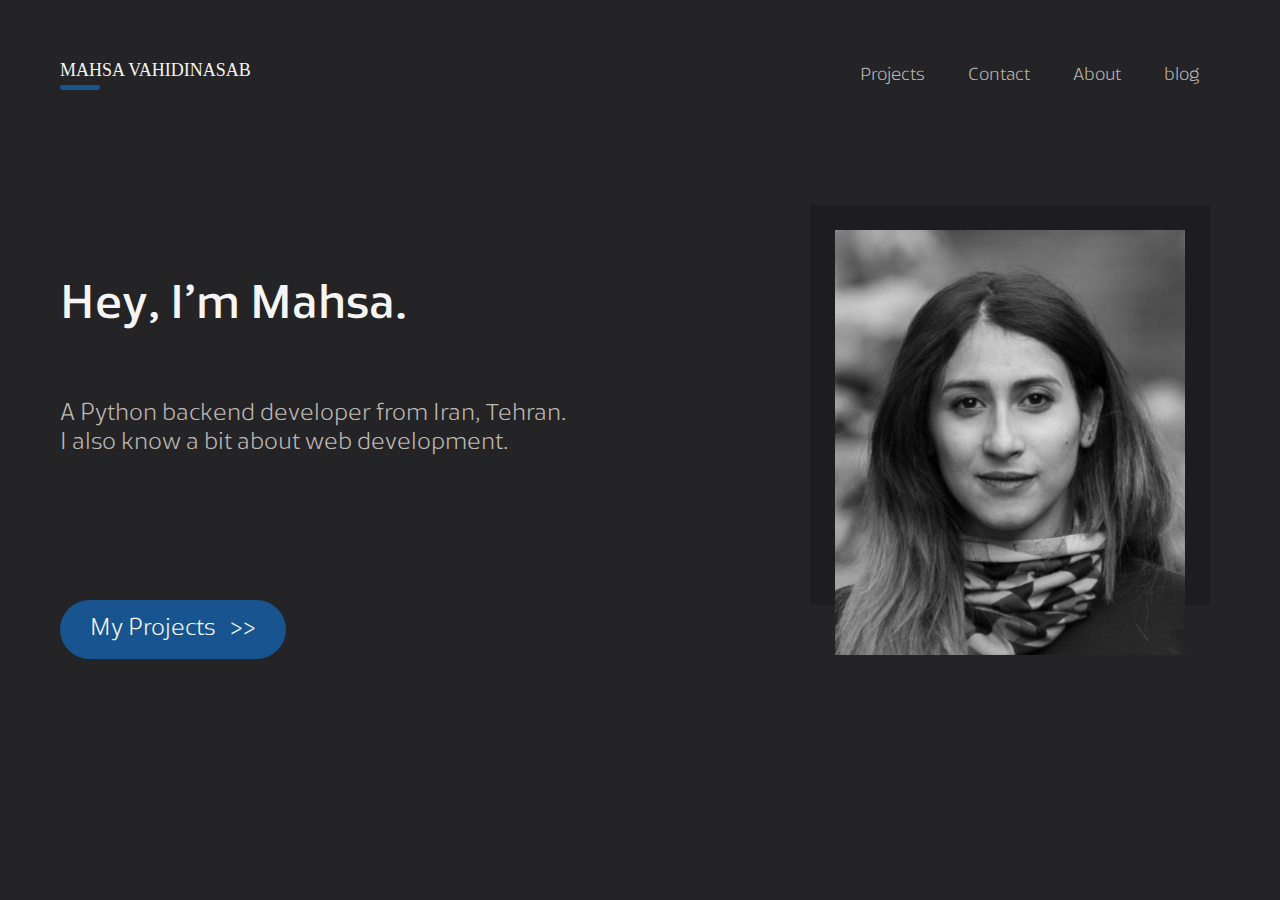
==== index.html @ 4c166a6c "adding all files" ====
<!DOCTYPE html>
<html>
    <head>
        <link rel="stylesheet" href="app.css">
        <title>Mahsa Vahidinasab</title>
        <script src="jquery-3.6.0.js"></script> 
        <script> 
            $(function(){
            $("#includedContent").load("header.html"); 
            });
        </script> 
    </head>
    <body>
        <div id="includedContent"></div>
        <text id="greetings">Hey, I'm Mahsa.</text>
        <text id="biography">A Python backend developer from Iran, Tehran. I also know a bit about web development.</text>
        <button onclick="openProject()">My Projects&nbsp&nbsp&nbsp&#62&#62</button>
        <div id="imageDiv">
            <img id="image" src="Mahsa1.jpeg"/>
        </div>
    </body>
    <script>
        function openProject()
        {
            window.open("project.html");
        }
    </script>


    
</html>
---- app.css ----
body {
    height: 100%;
    margin: 0;
    background-repeat: no-repeat;
    background-attachment: fixed;
    background-color:  rgb(36, 35, 38);
    /* background-image: linear-gradient(to bottom right, black, rgba(167, 165, 165, 0.529)); */
}
@font-face {
    font-family: famiarMedium;
    src: url(./fonts/FamiarPERSONALUSEONLY-Medium.otf);
}
@font-face {
    font-family: famiarLight;
    src: url(./fonts/FamiarPERSONALUSEONLY-Light.otf);
}

#greetings {
    position: relative;
    left: 60px;
    top: 130px;
    font-family: famiarMedium;
    font-size: xxx-large;
    color: whitesmoke;
}
#biography {
    position: absolute;
    top: 400px;
    left: 60px;
    width: 40%;
    text-align: left;
    font-family: famiarLight;
    font-size: x-large;
    color: rgb(188, 184, 179);
}
button {
    position: absolute;
    top: 600px;
    left: 60px;
    background-color: rgb(24, 84, 143);
    border-radius: 30px;
    font-family: famiarLight;
    font-size: x-large;
    border: none;
    padding: 15px 30px;
    color: whitesmoke;
    cursor: pointer;
}
#imageDiv {
    position: absolute;
    background-color: rgba(0, 0, 0, 0.189);
    width: 400px;
    height: 400px;
    right: 70px;
}
#image {
    position: relative;
    width: 350px;
    height: 425px;
    top: 25px;
    left: 25px;
    -webkit-filter: grayscale(100%); /* Safari 6.0 - 9.0 */
    filter: grayscale(100%);
}
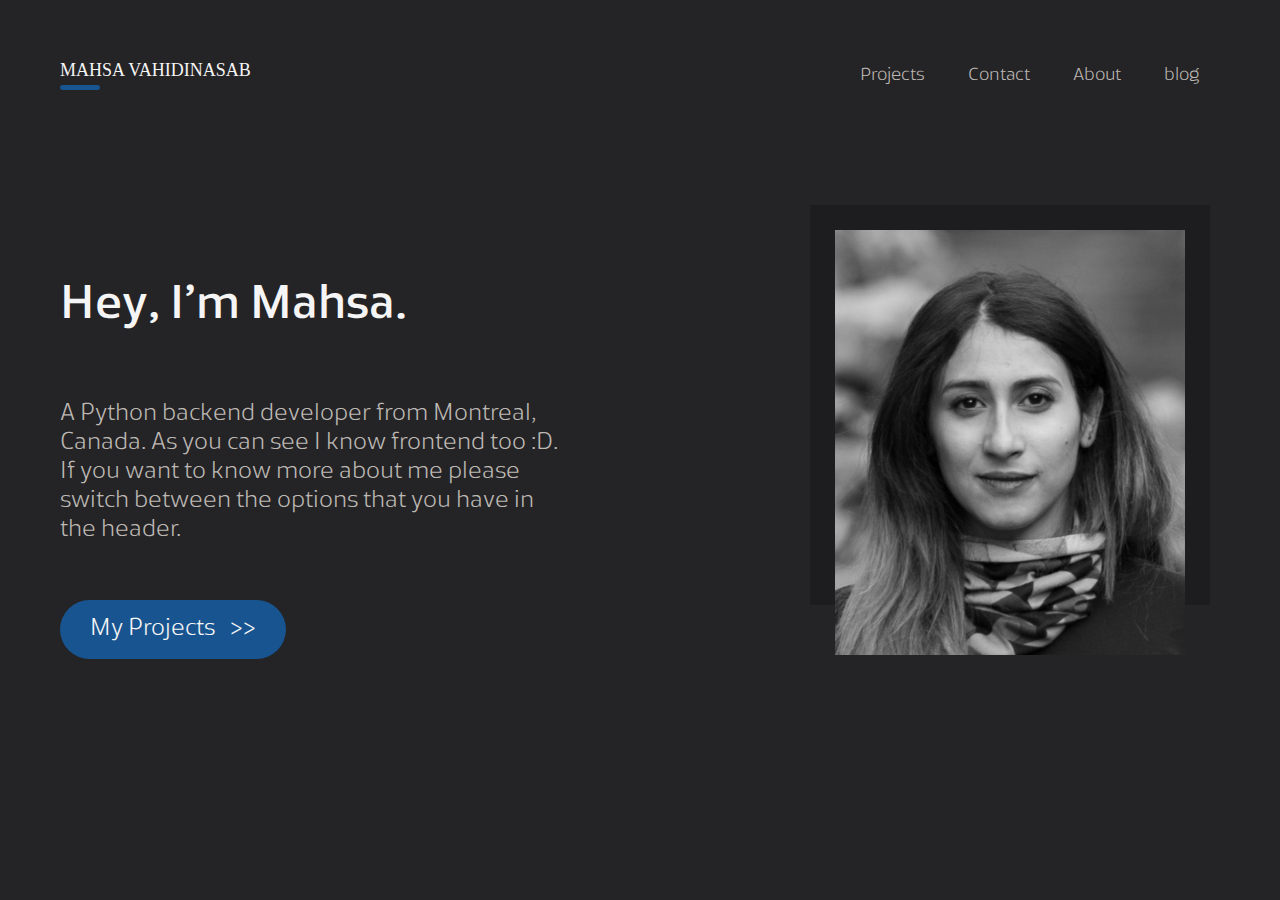
==== commit d0f82a4c: "contact page created" ====
--- a/index.html
+++ b/index.html
@@ -14,7 +14,7 @@
     <body>
         <div id="includedContent"></div>
         <text id="greetings">Hey, I'm Mahsa.</text>
-        <text id="biography">A Python backend developer from Iran, Tehran. I also know a bit about web development.</text>
+        <text id="biography">A Python backend developer from Montreal, Canada. As you can see I know frontend too :D. <br> If you want to know more about me please switch between the options that you have in the header.</text>
         <button onclick="openProject()">My Projects&nbsp&nbsp&nbsp&#62&#62</button>
         <div id="imageDiv">
             <img id="image" src="Mahsa1.jpeg"/>
